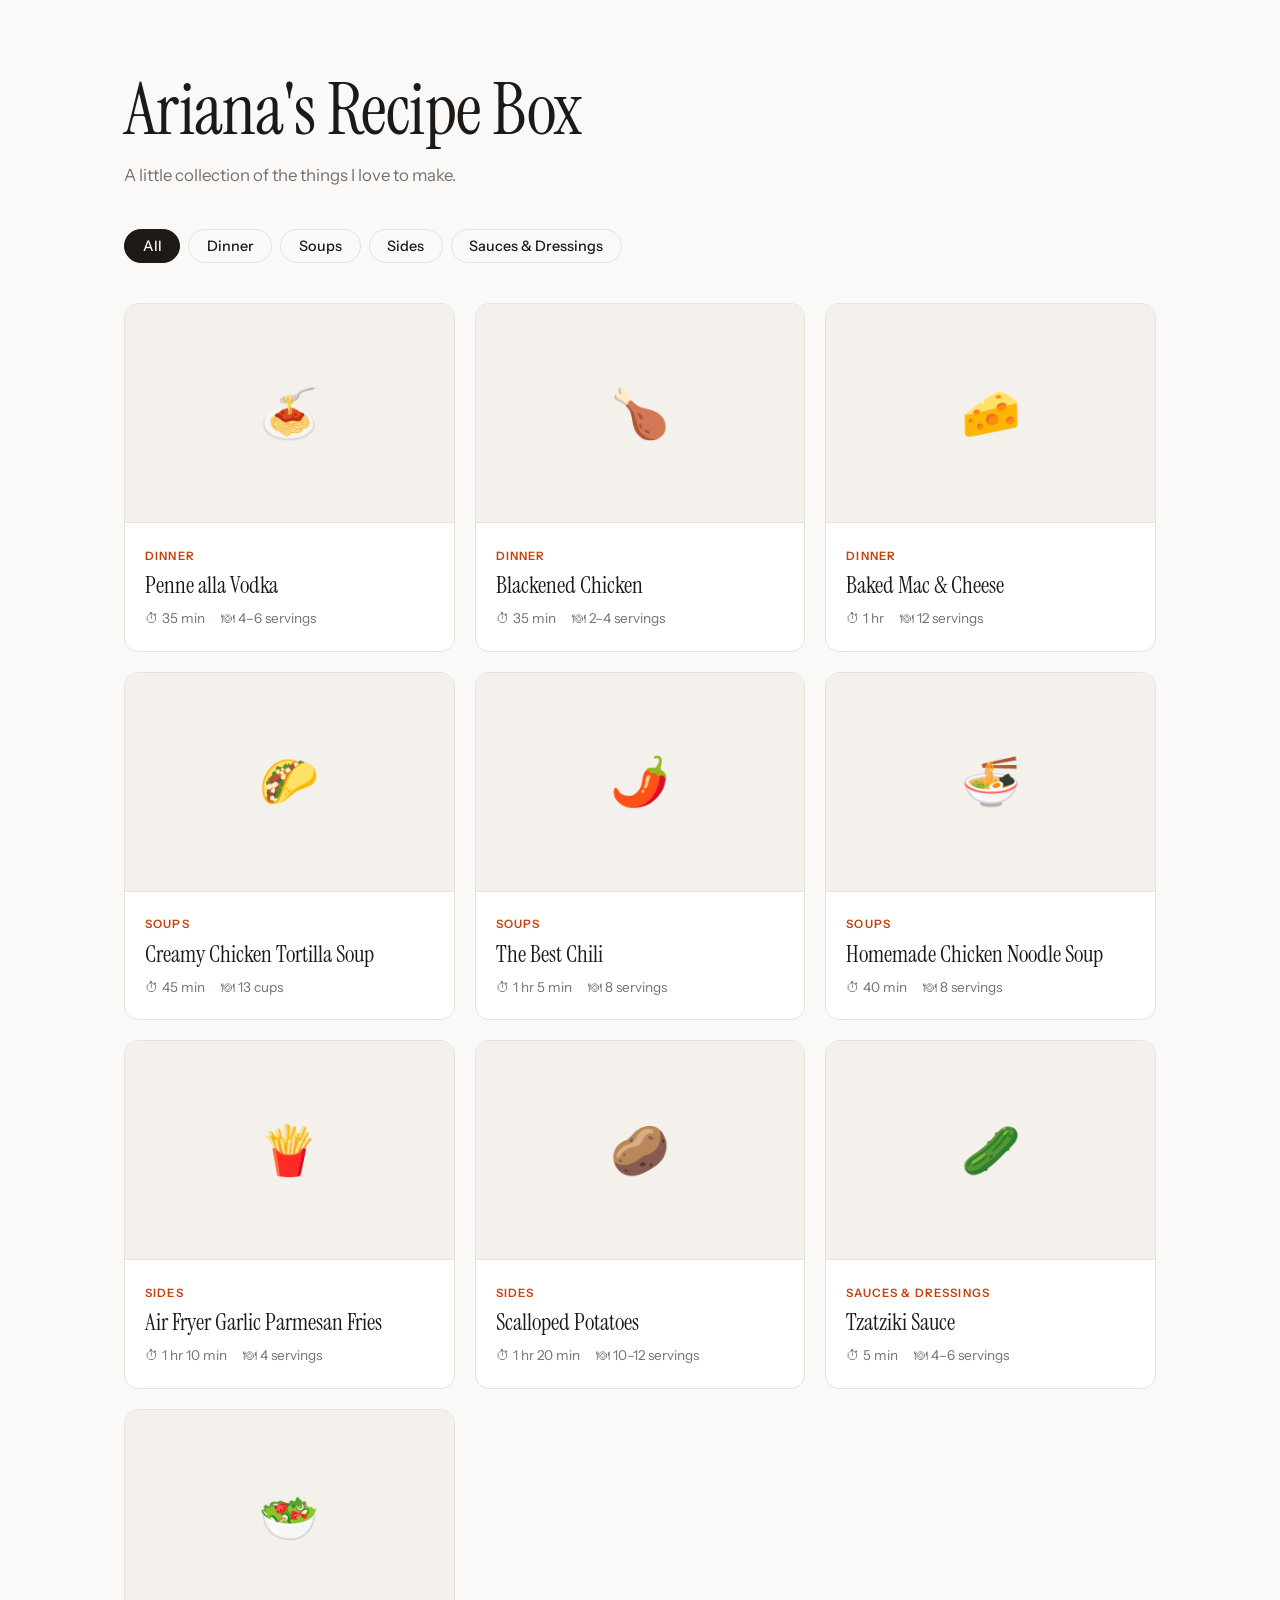
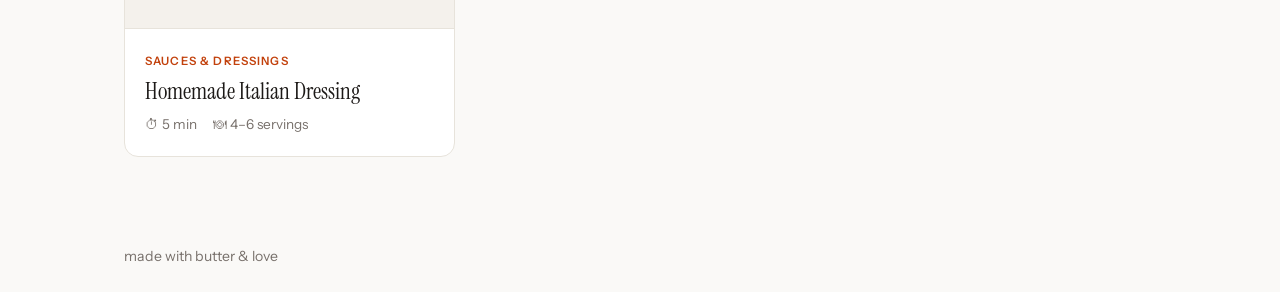
==== index.html @ 1f429cc1 "Ariana's Recipe Box — recipe website Co-Authored-By: Claude Fable 5 <noreply@anthropic.com>" ====
<!DOCTYPE html>
<html lang="en">
<head>
  <meta charset="UTF-8">
  <meta name="viewport" content="width=device-width, initial-scale=1.0">
  <title>Ariana's Recipe Box</title>
  <meta name="description" content="A little collection of my favorite recipes.">
  <link rel="icon" href="data:image/svg+xml,<svg xmlns=%22http://www.w3.org/2000/svg%22 viewBox=%220 0 100 100%22><text y=%22.9em%22 font-size=%2290%22>🍒</text></svg>">
  <link rel="preconnect" href="https://fonts.googleapis.com">
  <link rel="preconnect" href="https://fonts.gstatic.com" crossorigin>
  <link href="https://fonts.googleapis.com/css2?family=Instrument+Serif:ital@0;1&family=Instrument+Sans:ital,wght@0,400;0,500;0,600;1,400&display=swap" rel="stylesheet">
  <link rel="stylesheet" href="css/style.css">
</head>
<body>

  <header class="site-header">
    <h1 class="site-title">Ariana's Recipe&nbsp;Box</h1>
    <p class="site-tagline">A little collection of the things I love to make.</p>
  </header>

  <main class="container">
    <nav class="filter-bar" id="filter-bar" aria-label="Recipe categories">
      <!-- category pills render here -->
    </nav>

    <section class="recipe-grid" id="recipe-grid" aria-label="Recipes">
      <!-- recipe cards render here -->
    </section>

    <p class="empty-note" id="empty-note" hidden>Nothing in this category yet.</p>
  </main>

  <footer class="site-footer">
    <p class="footer-scribble">made with butter &amp; love</p>
  </footer>

  <script src="js/recipes.js"></script>
  <script src="js/app.js"></script>
</body>
</html>
---- css/style.css ----
/* ============================================================
   ARIANA'S RECIPE BOX — simple, modern, editorial
   ============================================================ */

:root {
  --bg: #faf9f7;            /* warm off-white */
  --surface: #ffffff;
  --ink: #1c1917;           /* near-black */
  --ink-soft: #78716c;      /* warm gray */
  --accent: #c2410c;        /* terracotta */
  --tint: #f4f1ec;          /* neutral tint for emoji blocks */
  --line: #e7e3db;          /* hairline borders */

  --font-display: "Instrument Serif", Georgia, serif;
  --font-body: "Instrument Sans", "Helvetica Neue", sans-serif;

  --radius: 14px;
}

* { box-sizing: border-box; margin: 0; padding: 0; }

body {
  font-family: var(--font-body);
  color: var(--ink);
  background: var(--bg);
  min-height: 100vh;
  display: flex;
  flex-direction: column;
  line-height: 1.6;
  -webkit-font-smoothing: antialiased;
}

/* ---------- header ---------- */

.site-header {
  max-width: 1080px;
  width: 100%;
  margin: 0 auto;
  padding: 4.5rem 1.5rem 2rem;
}

.header-doodle { display: none; }

.site-title {
  font-family: var(--font-display);
  font-weight: 400;
  font-size: clamp(2.8rem, 7vw, 4.5rem);
  line-height: 1.05;
  letter-spacing: -0.01em;
}

.site-tagline {
  margin-top: 0.9rem;
  font-size: 1.05rem;
  color: var(--ink-soft);
}

.site-header--small {
  padding: 2rem 1.5rem 0.5rem;
  max-width: 820px;
}

.back-link {
  font-size: 0.95rem;
  font-weight: 500;
  color: var(--ink-soft);
  text-decoration: none;
  transition: color 0.15s ease;
}

.back-link:hover { color: var(--accent); }

/* ---------- layout ---------- */

.container {
  width: 100%;
  max-width: 1080px;
  margin: 0 auto;
  padding: 0 1.5rem 4rem;
  flex: 1;
}

/* ---------- category filter pills ---------- */

.filter-bar {
  display: flex;
  flex-wrap: wrap;
  gap: 0.5rem;
  margin: 0.5rem 0 2.5rem;
}

.filter-pill {
  font-family: var(--font-body);
  font-weight: 500;
  font-size: 0.9rem;
  color: var(--ink);
  background: transparent;
  border: 1px solid var(--line);
  border-radius: 999px;
  padding: 0.45rem 1.1rem;
  cursor: pointer;
  transition: border-color 0.15s ease, background 0.15s ease, color 0.15s ease;
}

.filter-pill:hover { border-color: var(--ink); }

.filter-pill.is-active {
  background: var(--ink);
  border-color: var(--ink);
  color: var(--bg);
}

/* ---------- recipe card grid ---------- */

.recipe-grid {
  display: grid;
  grid-template-columns: repeat(auto-fill, minmax(250px, 1fr));
  gap: 1.25rem;
}

.recipe-card {
  display: block;
  background: var(--surface);
  border: 1px solid var(--line);
  border-radius: var(--radius);
  overflow: hidden;
  text-decoration: none;
  color: inherit;
  transition: transform 0.2s ease, box-shadow 0.2s ease, border-color 0.2s ease;
  animation: card-in 0.45s ease backwards;
  animation-delay: calc(var(--i, 0) * 50ms);
}

@keyframes card-in {
  from { opacity: 0; transform: translateY(10px); }
  to   { opacity: 1; transform: translateY(0); }
}

.recipe-card:hover {
  transform: translateY(-3px);
  border-color: #d6d0c4;
  box-shadow: 0 12px 28px rgba(28, 25, 23, 0.08);
}

.card-photo {
  aspect-ratio: 3 / 2;
  overflow: hidden;
  border-bottom: 1px solid var(--line);
}

.card-photo img {
  width: 100%;
  height: 100%;
  object-fit: cover;
  display: block;
}

.card-photo--emoji {
  display: grid;
  place-items: center;
  font-size: 3rem;
  background: var(--tint);
}

.card-body { padding: 1.15rem 1.25rem 1.3rem; }

.card-category {
  display: inline-block;
  font-size: 0.72rem;
  font-weight: 600;
  text-transform: uppercase;
  letter-spacing: 0.1em;
  color: var(--accent);
  margin-bottom: 0.45rem;
}

.card-title {
  font-family: var(--font-display);
  font-weight: 400;
  font-size: 1.45rem;
  line-height: 1.2;
  margin-bottom: 0.5rem;
}

.card-meta {
  display: flex;
  gap: 1rem;
  font-size: 0.85rem;
  color: var(--ink-soft);
}

.empty-note {
  text-align: center;
  color: var(--ink-soft);
  padding: 3rem 0;
}

/* ---------- recipe detail page ---------- */

.recipe-page .container { max-width: 820px; }

.recipe-card-page {
  background: var(--surface);
  border: 1px solid var(--line);
  border-radius: var(--radius);
  padding: clamp(1.75rem, 5vw, 3.5rem);
  margin-top: 1.25rem;
  animation: card-in 0.45s ease backwards;
}

.detail-header { margin-bottom: 2rem; }

.detail-title {
  font-family: var(--font-display);
  font-weight: 400;
  font-size: clamp(2.2rem, 6vw, 3.2rem);
  line-height: 1.1;
  letter-spacing: -0.01em;
  margin: 0.4rem 0 0.6rem;
}

.detail-meta { font-size: 0.95rem; }

.detail-photo {
  border-radius: var(--radius);
  overflow: hidden;
  margin-bottom: 2.25rem;
}

.detail-photo img { width: 100%; display: block; }

.detail-photo--emoji {
  display: grid;
  place-items: center;
  font-size: 3rem;
  width: 110px;
  height: 110px;
  border-radius: 50%;
  background: var(--tint);
  margin: 0 0 2.25rem;
}

.detail-columns {
  display: grid;
  grid-template-columns: 1fr 1.7fr;
  gap: 2.5rem;
}

@media (max-width: 640px) {
  .detail-columns { grid-template-columns: 1fr; }
}

.section-title {
  font-family: var(--font-body);
  font-weight: 600;
  font-size: 0.8rem;
  text-transform: uppercase;
  letter-spacing: 0.12em;
  color: var(--ink-soft);
  margin-bottom: 1rem;
  padding-bottom: 0.6rem;
  border-bottom: 1px solid var(--line);
}

/* ingredients with tap-to-check boxes */

.ingredient-list { list-style: none; }

.ingredient-item {
  display: flex;
  align-items: baseline;
  gap: 0.65rem;
  padding: 0.32rem 0;
  font-size: 0.95rem;
  cursor: pointer;
}

.ingredient-item input {
  accent-color: var(--ink);
  width: 1rem;
  height: 1rem;
  flex-shrink: 0;
  transform: translateY(2px);
  cursor: pointer;
}

.ingredient-item:has(input:checked) span {
  text-decoration: line-through;
  color: var(--ink-soft);
}

/* numbered steps */

.step-list {
  list-style: none;
  counter-reset: step;
}

.step-list li {
  counter-increment: step;
  position: relative;
  padding: 0 0 1.15rem 2.4rem;
}

.step-list li::before {
  content: counter(step, decimal-leading-zero);
  position: absolute;
  left: 0;
  top: 0.15rem;
  font-family: var(--font-display);
  font-size: 1.05rem;
  color: var(--accent);
}

/* note box */

.recipe-note {
  margin-top: 1.5rem;
  border-left: 2px solid var(--accent);
  padding: 0.35rem 0 0.35rem 1.25rem;
}

.note-label {
  display: block;
  font-size: 0.75rem;
  font-weight: 600;
  text-transform: uppercase;
  letter-spacing: 0.12em;
  color: var(--accent);
  margin-bottom: 0.3rem;
}

.recipe-note p {
  font-style: italic;
  color: var(--ink-soft);
}

/* source credit */

.recipe-source {
  margin-top: 1.75rem;
  font-size: 0.88rem;
  color: var(--ink-soft);
}

.recipe-source a { color: var(--ink); text-underline-offset: 3px; }
.recipe-source a:hover { color: var(--accent); }

/* print button */

.detail-actions { margin-top: 2.25rem; }

.print-btn {
  font-family: var(--font-body);
  font-weight: 500;
  font-size: 0.92rem;
  color: var(--bg);
  background: var(--ink);
  border: none;
  border-radius: 999px;
  padding: 0.7rem 1.6rem;
  cursor: pointer;
  transition: background 0.15s ease;
}

.print-btn:hover { background: #000; }

/* missing recipe */

.recipe-missing { text-align: center; padding: 2rem 0; }
.recipe-missing-emoji { font-size: 3rem; }
.recipe-missing h1 { font-family: var(--font-display); font-weight: 400; margin: 0.75rem 0; }
.recipe-missing a { color: var(--accent); }

/* ---------- footer ---------- */

.site-footer {
  max-width: 1080px;
  width: 100%;
  margin: 0 auto;
  padding: 1.5rem;
}

.footer-scribble {
  font-size: 0.88rem;
  color: var(--ink-soft);
}

/* ============================================================
   PRINT: clean black-on-white recipe card
   ============================================================ */

@media print {
  body { background: #fff; color: #000; display: block; }

  .site-header,
  .site-footer,
  .detail-actions,
  .ingredient-item input {
    display: none !important;
  }

  .container { max-width: 100%; padding: 0; }

  .recipe-card-page {
    border: none;
    padding: 0;
    margin: 0;
    animation: none;
  }

  .detail-photo { display: none; }

  .detail-title, .section-title, .card-category, .card-meta { color: #000; }

  .detail-columns { grid-template-columns: 1fr; gap: 1rem; }

  .ingredient-list { list-style: disc; padding-left: 1.25rem; }
  .ingredient-item { padding: 0.1rem 0; cursor: default; }

  .step-list { list-style: decimal; padding-left: 1.25rem; }
  .step-list li { padding: 0 0 0.5rem 0.25rem; }
  .step-list li::before { display: none; }

  .recipe-note { border-left: 1px solid #999; }
  .note-label, .recipe-note p { color: #000; }
}
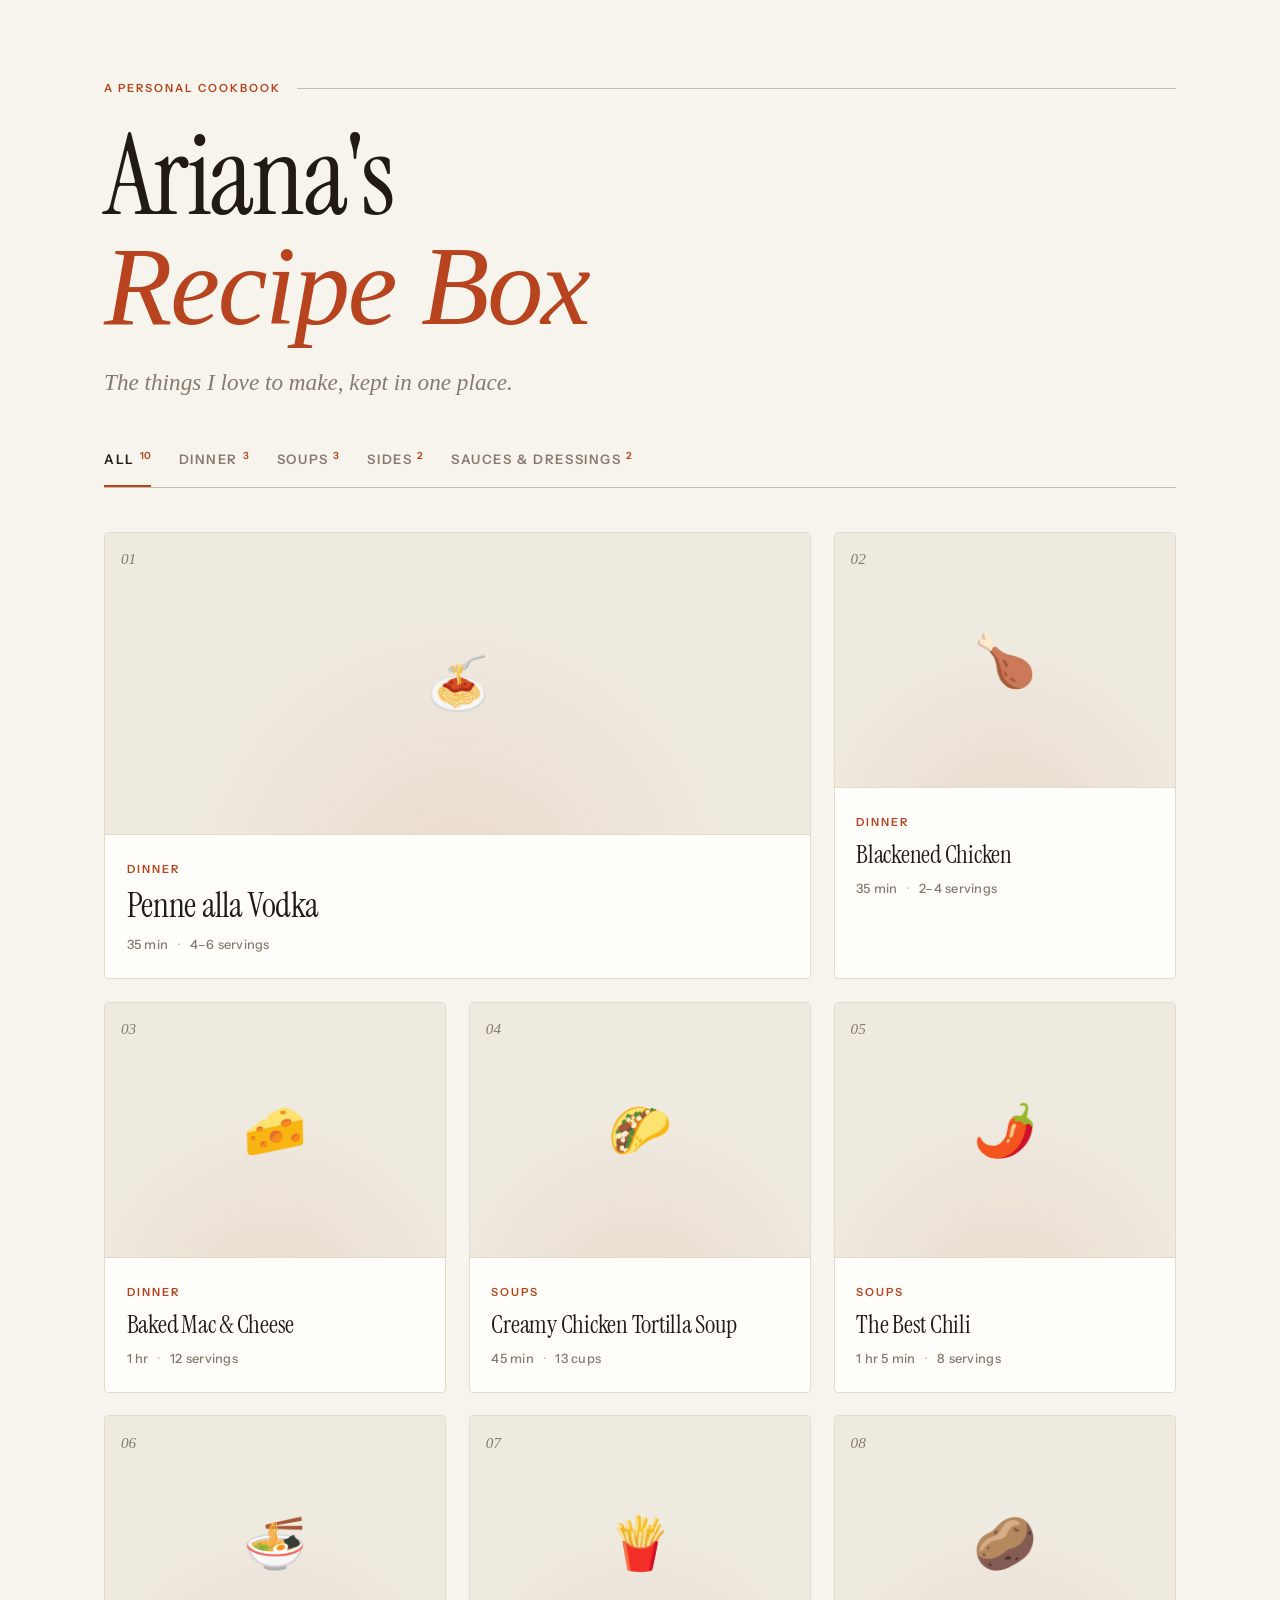
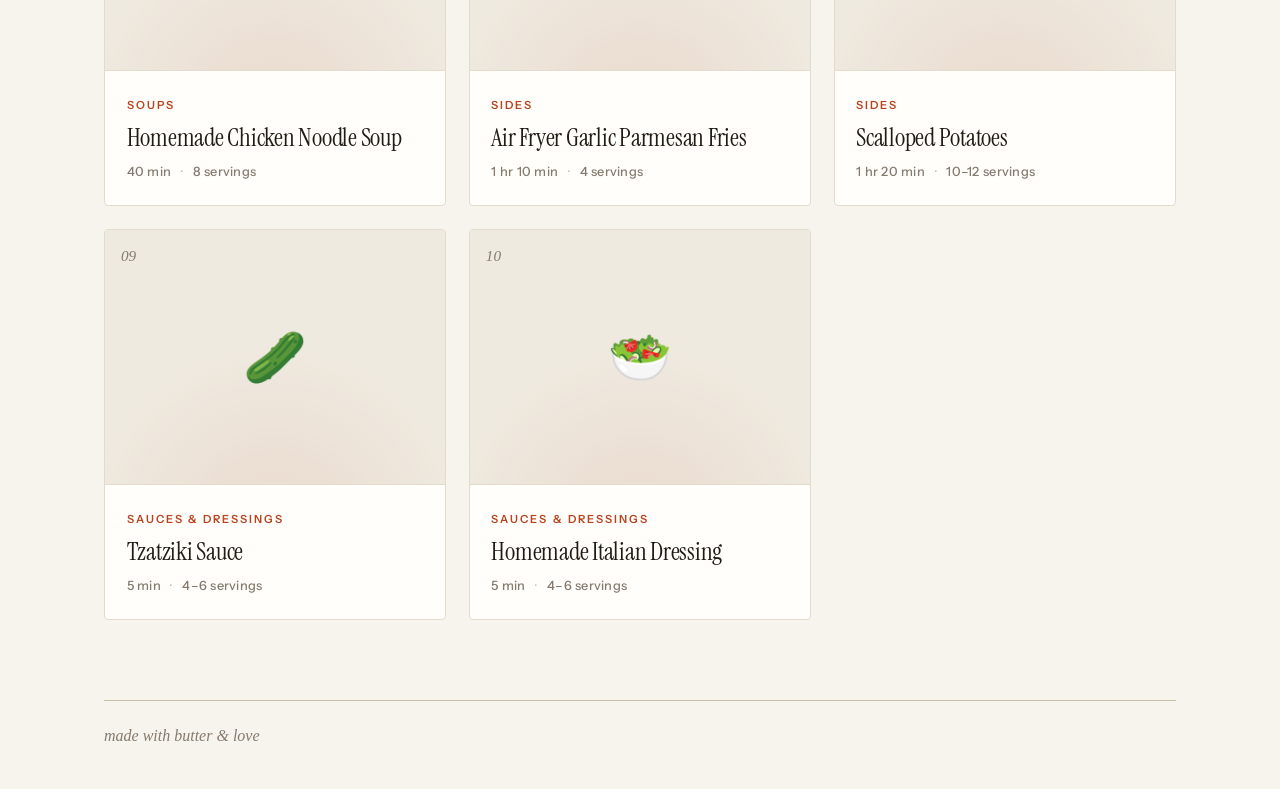
==== commit e1141b3e: "Editorial design pass: magazine typography, index numerals, refined details Co-Authored-By: Claude F" ====
--- a/index.html
+++ b/index.html
@@ -14,8 +14,9 @@
 <body>
 
   <header class="site-header">
-    <h1 class="site-title">Ariana's Recipe&nbsp;Box</h1>
-    <p class="site-tagline">A little collection of the things I love to make.</p>
+    <p class="overline site-eyebrow">A personal cookbook</p>
+    <h1 class="site-title">Ariana's <em>Recipe&nbsp;Box</em></h1>
+    <p class="site-tagline">The things I love to make, kept in one place.</p>
   </header>
 
   <main class="container">
--- a/css/style.css
+++ b/css/style.css
@@ -1,23 +1,28 @@
 /* ============================================================
-   ARIANA'S RECIPE BOX — simple, modern, editorial
+   ARIANA'S RECIPE BOX — editorial food-magazine theme
    ============================================================ */
 
 :root {
-  --bg: #faf9f7;            /* warm off-white */
-  --surface: #ffffff;
-  --ink: #1c1917;           /* near-black */
-  --ink-soft: #78716c;      /* warm gray */
-  --accent: #c2410c;        /* terracotta */
-  --tint: #f4f1ec;          /* neutral tint for emoji blocks */
-  --line: #e7e3db;          /* hairline borders */
+  --bg: #f7f4ee;            /* warm paper */
+  --surface: #fffefb;
+  --ink: #221b14;           /* roasted espresso */
+  --ink-soft: #857a6d;      /* warm stone */
+  --accent: #b8441f;        /* burnt terracotta */
+  --tint: #efeae0;          /* oat tint for emoji tiles */
+  --line: #e3dccd;          /* hairlines */
+  --line-dark: #c9bfa9;
 
   --font-display: "Instrument Serif", Georgia, serif;
   --font-body: "Instrument Sans", "Helvetica Neue", sans-serif;
 
-  --radius: 14px;
+  --ease: cubic-bezier(0.22, 1, 0.36, 1);
 }
 
 * { box-sizing: border-box; margin: 0; padding: 0; }
+
+::selection { background: var(--accent); color: var(--bg); }
+
+html { scroll-behavior: smooth; }
 
 body {
   font-family: var(--font-body);
@@ -28,44 +33,88 @@
   flex-direction: column;
   line-height: 1.6;
   -webkit-font-smoothing: antialiased;
+  text-rendering: optimizeLegibility;
+}
+
+/* micro-label used across the site */
+.overline,
+.card-category,
+.section-title,
+.note-label {
+  font-family: var(--font-body);
+  font-size: 0.7rem;
+  font-weight: 600;
+  text-transform: uppercase;
+  letter-spacing: 0.18em;
 }
 
 /* ---------- header ---------- */
 
 .site-header {
-  max-width: 1080px;
+  max-width: 1120px;
   width: 100%;
   margin: 0 auto;
-  padding: 4.5rem 1.5rem 2rem;
+  padding: 5rem 1.5rem 0;
 }
 
 .header-doodle { display: none; }
 
+.site-eyebrow {
+  display: flex;
+  align-items: center;
+  gap: 1rem;
+  color: var(--accent);
+  margin-bottom: 1.5rem;
+}
+
+.site-eyebrow::after {
+  content: "";
+  flex: 1;
+  border-top: 1px solid var(--line-dark);
+}
+
 .site-title {
   font-family: var(--font-display);
   font-weight: 400;
-  font-size: clamp(2.8rem, 7vw, 4.5rem);
-  line-height: 1.05;
-  letter-spacing: -0.01em;
+  font-size: clamp(3.4rem, 10vw, 7rem);
+  line-height: 0.98;
+  letter-spacing: -0.02em;
+  max-width: 12ch;
+  animation: rise 0.8s var(--ease) backwards;
+}
+
+.site-title em {
+  font-style: italic;
+  color: var(--accent);
 }
 
 .site-tagline {
-  margin-top: 0.9rem;
-  font-size: 1.05rem;
-  color: var(--ink-soft);
+  margin-top: 1.4rem;
+  font-family: var(--font-display);
+  font-style: italic;
+  font-size: clamp(1.15rem, 2.4vw, 1.45rem);
+  color: var(--ink-soft);
+  animation: rise 0.8s 0.1s var(--ease) backwards;
+}
+
+@keyframes rise {
+  from { opacity: 0; transform: translateY(16px); }
+  to   { opacity: 1; transform: translateY(0); }
 }
 
 .site-header--small {
-  padding: 2rem 1.5rem 0.5rem;
-  max-width: 820px;
+  padding: 2.25rem 1.5rem 0.5rem;
+  max-width: 880px;
 }
 
 .back-link {
-  font-size: 0.95rem;
-  font-weight: 500;
+  font-size: 0.8rem;
+  font-weight: 600;
+  text-transform: uppercase;
+  letter-spacing: 0.14em;
   color: var(--ink-soft);
   text-decoration: none;
-  transition: color 0.15s ease;
+  transition: color 0.2s var(--ease);
 }
 
 .back-link:hover { color: var(--accent); }
@@ -74,76 +123,112 @@
 
 .container {
   width: 100%;
-  max-width: 1080px;
+  max-width: 1120px;
   margin: 0 auto;
-  padding: 0 1.5rem 4rem;
+  padding: 0 1.5rem 5rem;
   flex: 1;
 }
 
-/* ---------- category filter pills ---------- */
+/* ---------- category tabs ---------- */
 
 .filter-bar {
   display: flex;
   flex-wrap: wrap;
-  gap: 0.5rem;
-  margin: 0.5rem 0 2.5rem;
+  gap: 1.75rem;
+  margin: 3rem 0 2.75rem;
+  padding-bottom: 0.9rem;
+  border-bottom: 1px solid var(--line-dark);
+  animation: rise 0.8s 0.2s var(--ease) backwards;
 }
 
 .filter-pill {
+  position: relative;
   font-family: var(--font-body);
-  font-weight: 500;
-  font-size: 0.9rem;
-  color: var(--ink);
-  background: transparent;
-  border: 1px solid var(--line);
-  border-radius: 999px;
-  padding: 0.45rem 1.1rem;
+  font-weight: 600;
+  font-size: 0.82rem;
+  text-transform: uppercase;
+  letter-spacing: 0.12em;
+  color: var(--ink-soft);
+  background: none;
+  border: none;
+  padding: 0 0 0.3rem;
   cursor: pointer;
-  transition: border-color 0.15s ease, background 0.15s ease, color 0.15s ease;
-}
-
-.filter-pill:hover { border-color: var(--ink); }
-
-.filter-pill.is-active {
-  background: var(--ink);
-  border-color: var(--ink);
-  color: var(--bg);
-}
+  transition: color 0.2s var(--ease);
+}
+
+.filter-pill sup {
+  font-size: 0.62rem;
+  color: var(--accent);
+  margin-left: 0.3rem;
+  letter-spacing: 0;
+}
+
+.filter-pill::after {
+  content: "";
+  position: absolute;
+  left: 0;
+  bottom: -0.95rem;
+  width: 100%;
+  height: 2px;
+  background: var(--accent);
+  transform: scaleX(0);
+  transform-origin: left;
+  transition: transform 0.3s var(--ease);
+}
+
+.filter-pill:hover { color: var(--ink); }
+
+.filter-pill.is-active { color: var(--ink); }
+.filter-pill.is-active::after { transform: scaleX(1); }
 
 /* ---------- recipe card grid ---------- */
 
 .recipe-grid {
   display: grid;
-  grid-template-columns: repeat(auto-fill, minmax(250px, 1fr));
-  gap: 1.25rem;
+  grid-template-columns: repeat(auto-fill, minmax(255px, 1fr));
+  gap: 1.4rem;
 }
 
 .recipe-card {
+  position: relative;
   display: block;
   background: var(--surface);
   border: 1px solid var(--line);
-  border-radius: var(--radius);
+  border-radius: 4px;
   overflow: hidden;
   text-decoration: none;
   color: inherit;
-  transition: transform 0.2s ease, box-shadow 0.2s ease, border-color 0.2s ease;
-  animation: card-in 0.45s ease backwards;
-  animation-delay: calc(var(--i, 0) * 50ms);
-}
-
-@keyframes card-in {
-  from { opacity: 0; transform: translateY(10px); }
-  to   { opacity: 1; transform: translateY(0); }
+  transition: transform 0.35s var(--ease), box-shadow 0.35s var(--ease), border-color 0.35s var(--ease);
+  animation: rise 0.6s var(--ease) backwards;
+  animation-delay: calc(var(--i, 0) * 60ms + 0.25s);
+}
+
+/* featured lead card */
+@media (min-width: 880px) {
+  .recipe-card:first-child { grid-column: span 2; }
+  .recipe-card:first-child .card-photo { aspect-ratio: 21 / 9; }
+  .recipe-card:first-child .card-title { font-size: 2.1rem; }
 }
 
 .recipe-card:hover {
-  transform: translateY(-3px);
-  border-color: #d6d0c4;
-  box-shadow: 0 12px 28px rgba(28, 25, 23, 0.08);
+  transform: translateY(-4px);
+  border-color: var(--line-dark);
+  box-shadow: 0 24px 48px -16px rgba(34, 27, 20, 0.18);
+}
+
+.card-index {
+  position: absolute;
+  top: 0.9rem;
+  left: 1rem;
+  font-family: var(--font-display);
+  font-style: italic;
+  font-size: 0.95rem;
+  color: var(--ink-soft);
+  z-index: 1;
 }
 
 .card-photo {
-  aspect-ratio: 3 / 2;
+  aspect-ratio: 4 / 3;
   overflow: hidden;
   border-bottom: 1px solid var(--line);
 }
@@ -153,78 +238,111 @@
   height: 100%;
   object-fit: cover;
   display: block;
-}
+  transition: transform 0.6s var(--ease);
+}
+
+.recipe-card:hover .card-photo img { transform: scale(1.04); }
 
 .card-photo--emoji {
   display: grid;
   place-items: center;
-  font-size: 3rem;
-  background: var(--tint);
-}
-
-.card-body { padding: 1.15rem 1.25rem 1.3rem; }
+  font-size: 3.2rem;
+  background:
+    radial-gradient(circle at 50% 120%, rgba(184, 68, 31, 0.10), transparent 55%),
+    var(--tint);
+}
+
+.card-photo--emoji span {
+  filter: saturate(0.92);
+  transition: transform 0.45s var(--ease);
+}
+
+.recipe-card:hover .card-photo--emoji span {
+  transform: translateY(-5px) scale(1.08);
+}
+
+.card-body { padding: 1.25rem 1.35rem 1.4rem; }
 
 .card-category {
   display: inline-block;
-  font-size: 0.72rem;
-  font-weight: 600;
-  text-transform: uppercase;
-  letter-spacing: 0.1em;
   color: var(--accent);
-  margin-bottom: 0.45rem;
+  margin-bottom: 0.55rem;
 }
 
 .card-title {
   font-family: var(--font-display);
   font-weight: 400;
-  font-size: 1.45rem;
-  line-height: 1.2;
-  margin-bottom: 0.5rem;
-}
+  font-size: 1.55rem;
+  line-height: 1.12;
+  letter-spacing: -0.01em;
+  margin-bottom: 0.65rem;
+  transition: color 0.2s var(--ease);
+}
+
+.recipe-card:hover .card-title { color: var(--accent); }
 
 .card-meta {
   display: flex;
-  gap: 1rem;
-  font-size: 0.85rem;
-  color: var(--ink-soft);
+  align-items: center;
+  gap: 0.6rem;
+  font-size: 0.8rem;
+  font-weight: 500;
+  letter-spacing: 0.02em;
+  color: var(--ink-soft);
+}
+
+.card-meta span + span::before {
+  content: "·";
+  margin-right: 0.6rem;
+  color: var(--line-dark);
 }
 
 .empty-note {
   text-align: center;
-  color: var(--ink-soft);
-  padding: 3rem 0;
+  font-family: var(--font-display);
+  font-style: italic;
+  font-size: 1.3rem;
+  color: var(--ink-soft);
+  padding: 4rem 0;
 }
 
 /* ---------- recipe detail page ---------- */
 
-.recipe-page .container { max-width: 820px; }
+.recipe-page .container { max-width: 880px; }
 
 .recipe-card-page {
   background: var(--surface);
   border: 1px solid var(--line);
-  border-radius: var(--radius);
-  padding: clamp(1.75rem, 5vw, 3.5rem);
-  margin-top: 1.25rem;
-  animation: card-in 0.45s ease backwards;
-}
-
-.detail-header { margin-bottom: 2rem; }
+  border-radius: 4px;
+  padding: clamp(2rem, 6vw, 4.5rem);
+  margin-top: 1.5rem;
+  animation: rise 0.6s var(--ease) backwards;
+}
+
+.detail-header {
+  text-align: center;
+  margin-bottom: 2.5rem;
+}
 
 .detail-title {
   font-family: var(--font-display);
   font-weight: 400;
-  font-size: clamp(2.2rem, 6vw, 3.2rem);
-  line-height: 1.1;
-  letter-spacing: -0.01em;
-  margin: 0.4rem 0 0.6rem;
-}
-
-.detail-meta { font-size: 0.95rem; }
+  font-size: clamp(2.4rem, 7vw, 3.9rem);
+  line-height: 1.04;
+  letter-spacing: -0.015em;
+  margin: 0.7rem auto 1rem;
+  max-width: 16ch;
+}
+
+.detail-meta {
+  justify-content: center;
+  font-size: 0.85rem;
+}
 
 .detail-photo {
-  border-radius: var(--radius);
+  border-radius: 4px;
   overflow: hidden;
-  margin-bottom: 2.25rem;
+  margin-bottom: 2.5rem;
 }
 
 .detail-photo img { width: 100%; display: block; }
@@ -232,34 +350,31 @@
 .detail-photo--emoji {
   display: grid;
   place-items: center;
-  font-size: 3rem;
-  width: 110px;
-  height: 110px;
+  font-size: 3.2rem;
+  width: 116px;
+  height: 116px;
   border-radius: 50%;
-  background: var(--tint);
-  margin: 0 0 2.25rem;
+  background:
+    radial-gradient(circle at 50% 120%, rgba(184, 68, 31, 0.12), transparent 55%),
+    var(--tint);
+  margin: 0 auto 2.75rem;
 }
 
 .detail-columns {
   display: grid;
-  grid-template-columns: 1fr 1.7fr;
-  gap: 2.5rem;
+  grid-template-columns: 1fr 1.75fr;
+  gap: 3rem;
 }
 
 @media (max-width: 640px) {
-  .detail-columns { grid-template-columns: 1fr; }
+  .detail-columns { grid-template-columns: 1fr; gap: 2.25rem; }
 }
 
 .section-title {
-  font-family: var(--font-body);
-  font-weight: 600;
-  font-size: 0.8rem;
-  text-transform: uppercase;
-  letter-spacing: 0.12em;
-  color: var(--ink-soft);
-  margin-bottom: 1rem;
-  padding-bottom: 0.6rem;
-  border-bottom: 1px solid var(--line);
+  color: var(--ink-soft);
+  margin-bottom: 1.1rem;
+  padding-bottom: 0.7rem;
+  border-bottom: 1px solid var(--line-dark);
 }
 
 /* ingredients with tap-to-check boxes */
@@ -269,27 +384,51 @@
 .ingredient-item {
   display: flex;
   align-items: baseline;
-  gap: 0.65rem;
-  padding: 0.32rem 0;
-  font-size: 0.95rem;
+  gap: 0.7rem;
+  padding: 0.38rem 0;
+  font-size: 0.93rem;
   cursor: pointer;
-}
+  border-bottom: 1px solid var(--line);
+}
+
+.ingredient-list li:last-child .ingredient-item { border-bottom: none; }
 
 .ingredient-item input {
-  accent-color: var(--ink);
-  width: 1rem;
-  height: 1rem;
+  appearance: none;
+  width: 0.95rem;
+  height: 0.95rem;
   flex-shrink: 0;
+  border: 1px solid var(--line-dark);
+  border-radius: 50%;
   transform: translateY(2px);
   cursor: pointer;
-}
+  display: grid;
+  place-items: center;
+  transition: background 0.2s var(--ease), border-color 0.2s var(--ease);
+}
+
+.ingredient-item input:checked {
+  background: var(--accent);
+  border-color: var(--accent);
+}
+
+.ingredient-item input:checked::after {
+  content: "";
+  width: 0.32rem;
+  height: 0.32rem;
+  border-radius: 50%;
+  background: var(--surface);
+}
+
+.ingredient-item span { transition: color 0.2s var(--ease); }
 
 .ingredient-item:has(input:checked) span {
   text-decoration: line-through;
-  color: var(--ink-soft);
-}
-
-/* numbered steps */
+  text-decoration-color: var(--line-dark);
+  color: var(--ink-soft);
+}
+
+/* numbered steps — big italic serif numerals */
 
 .step-list {
   list-style: none;
@@ -299,90 +438,132 @@
 .step-list li {
   counter-increment: step;
   position: relative;
-  padding: 0 0 1.15rem 2.4rem;
+  padding: 0 0 1.5rem 3.1rem;
+  font-size: 0.97rem;
 }
 
 .step-list li::before {
-  content: counter(step, decimal-leading-zero);
+  content: counter(step);
   position: absolute;
   left: 0;
-  top: 0.15rem;
-  font-family: var(--font-display);
-  font-size: 1.05rem;
+  top: -0.35rem;
+  font-family: var(--font-display);
+  font-style: italic;
+  font-size: 1.9rem;
+  line-height: 1;
   color: var(--accent);
 }
 
+.step-list li::after {
+  content: "";
+  position: absolute;
+  left: 0.05rem;
+  top: 1.75rem;
+  bottom: 0.6rem;
+  width: 1px;
+  background: var(--line);
+}
+
+.step-list li:last-child::after { display: none; }
+
 /* note box */
 
 .recipe-note {
-  margin-top: 1.5rem;
-  border-left: 2px solid var(--accent);
-  padding: 0.35rem 0 0.35rem 1.25rem;
+  margin-top: 2rem;
+  padding: 1.5rem 1.75rem;
+  background: var(--tint);
+  border-radius: 4px;
+  text-align: center;
 }
 
 .note-label {
   display: block;
-  font-size: 0.75rem;
-  font-weight: 600;
-  text-transform: uppercase;
-  letter-spacing: 0.12em;
   color: var(--accent);
-  margin-bottom: 0.3rem;
+  margin-bottom: 0.45rem;
 }
 
 .recipe-note p {
+  font-family: var(--font-display);
   font-style: italic;
-  color: var(--ink-soft);
+  font-size: 1.18rem;
+  line-height: 1.5;
+  color: var(--ink);
+  max-width: 44ch;
+  margin: 0 auto;
 }
 
 /* source credit */
 
 .recipe-source {
-  margin-top: 1.75rem;
-  font-size: 0.88rem;
-  color: var(--ink-soft);
-}
-
-.recipe-source a { color: var(--ink); text-underline-offset: 3px; }
+  margin-top: 1.9rem;
+  text-align: center;
+  font-size: 0.82rem;
+  letter-spacing: 0.02em;
+  color: var(--ink-soft);
+}
+
+.recipe-source a {
+  color: var(--ink);
+  text-decoration-color: var(--line-dark);
+  text-underline-offset: 3px;
+  transition: color 0.2s var(--ease);
+}
+
 .recipe-source a:hover { color: var(--accent); }
 
 /* print button */
 
-.detail-actions { margin-top: 2.25rem; }
+.detail-actions {
+  margin-top: 2.5rem;
+  text-align: center;
+}
 
 .print-btn {
   font-family: var(--font-body);
-  font-weight: 500;
-  font-size: 0.92rem;
+  font-weight: 600;
+  font-size: 0.78rem;
+  text-transform: uppercase;
+  letter-spacing: 0.14em;
+  color: var(--ink);
+  background: none;
+  border: 1px solid var(--ink);
+  border-radius: 999px;
+  padding: 0.8rem 2rem;
+  cursor: pointer;
+  transition: background 0.25s var(--ease), color 0.25s var(--ease);
+}
+
+.print-btn:hover {
+  background: var(--ink);
   color: var(--bg);
-  background: var(--ink);
-  border: none;
-  border-radius: 999px;
-  padding: 0.7rem 1.6rem;
-  cursor: pointer;
-  transition: background 0.15s ease;
-}
-
-.print-btn:hover { background: #000; }
+}
 
 /* missing recipe */
 
-.recipe-missing { text-align: center; padding: 2rem 0; }
+.recipe-missing { text-align: center; padding: 2.5rem 0; }
 .recipe-missing-emoji { font-size: 3rem; }
-.recipe-missing h1 { font-family: var(--font-display); font-weight: 400; margin: 0.75rem 0; }
+.recipe-missing h1 {
+  font-family: var(--font-display);
+  font-weight: 400;
+  margin: 0.75rem 0;
+}
 .recipe-missing a { color: var(--accent); }
 
 /* ---------- footer ---------- */
 
 .site-footer {
-  max-width: 1080px;
+  max-width: 1120px;
   width: 100%;
   margin: 0 auto;
-  padding: 1.5rem;
+  padding: 0 1.5rem 2.5rem;
 }
 
 .footer-scribble {
-  font-size: 0.88rem;
+  padding-top: 1.4rem;
+  border-top: 1px solid var(--line-dark);
+  font-family: var(--font-display);
+  font-style: italic;
+  font-size: 1rem;
   color: var(--ink-soft);
 }
 
@@ -411,17 +592,22 @@
 
   .detail-photo { display: none; }
 
+  .detail-header { text-align: left; }
+  .detail-title { margin-left: 0; }
+  .detail-meta { justify-content: flex-start; }
+
   .detail-title, .section-title, .card-category, .card-meta { color: #000; }
 
   .detail-columns { grid-template-columns: 1fr; gap: 1rem; }
 
   .ingredient-list { list-style: disc; padding-left: 1.25rem; }
-  .ingredient-item { padding: 0.1rem 0; cursor: default; }
+  .ingredient-item { padding: 0.1rem 0; cursor: default; border-bottom: none; }
 
   .step-list { list-style: decimal; padding-left: 1.25rem; }
   .step-list li { padding: 0 0 0.5rem 0.25rem; }
-  .step-list li::before { display: none; }
-
-  .recipe-note { border-left: 1px solid #999; }
+  .step-list li::before, .step-list li::after { display: none; }
+
+  .recipe-note { background: none; border: 1px solid #999; text-align: left; }
   .note-label, .recipe-note p { color: #000; }
-}
+  .recipe-source { text-align: left; }
+}
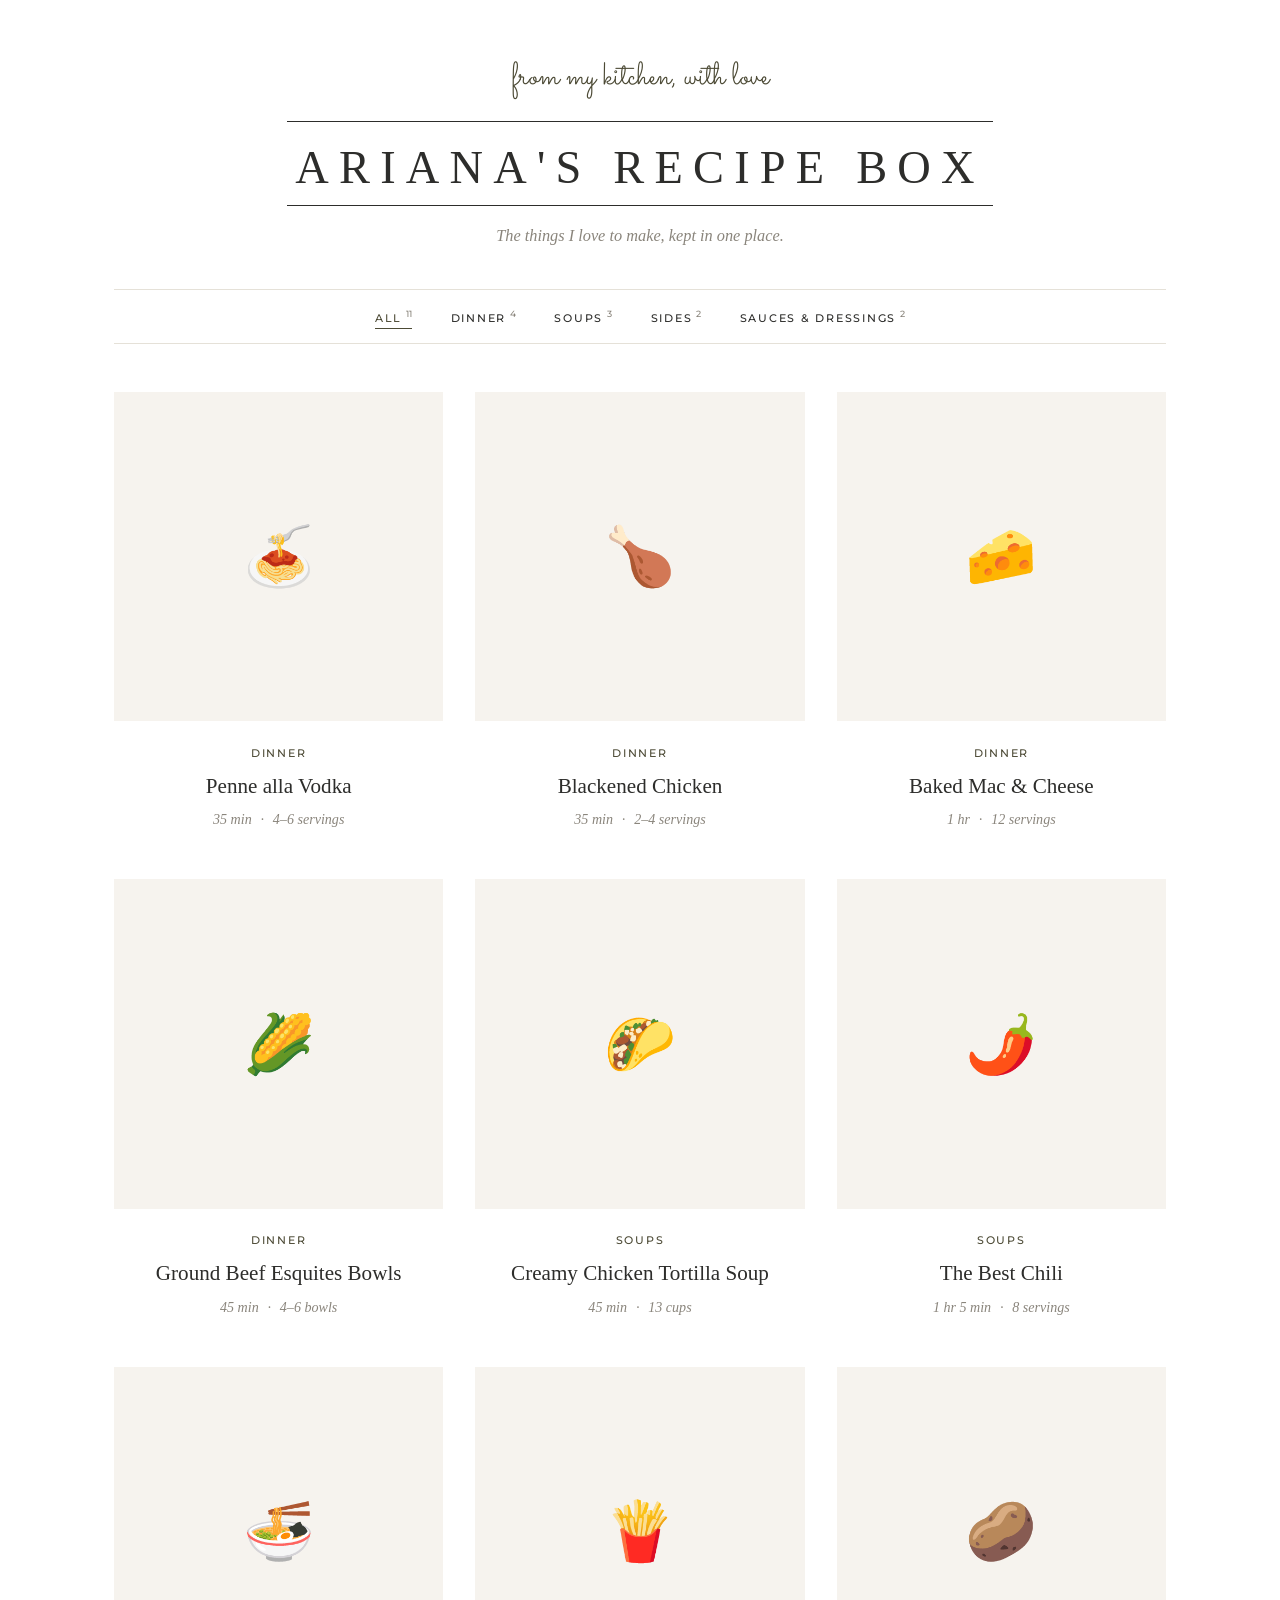
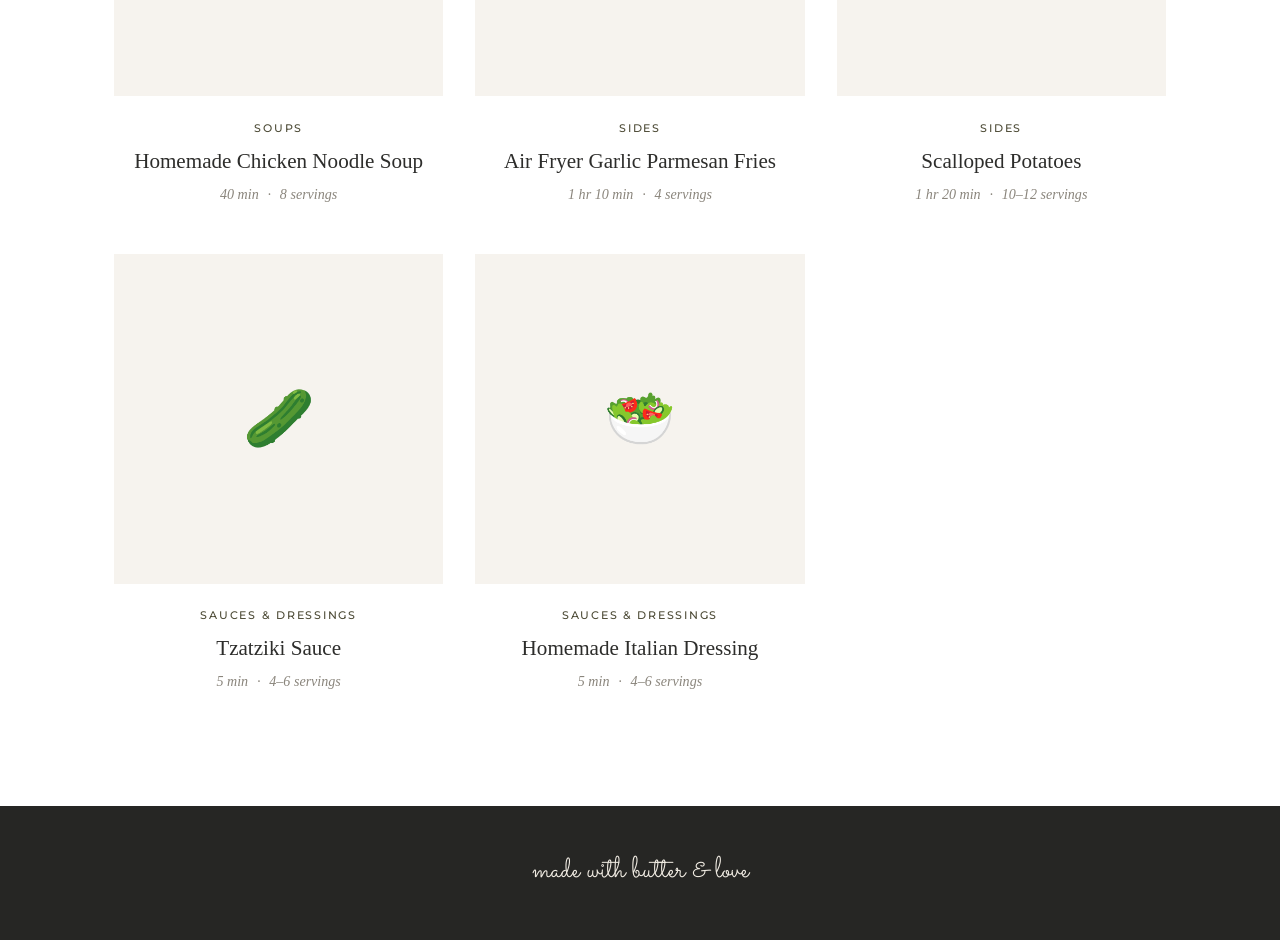
==== commit 2f1ca541: "Redesign: warm airy food-blog theme (Half Baked Harvest-inspired) Co-Authored-By: Claude Fable 5 <no" ====
--- a/index.html
+++ b/index.html
@@ -8,13 +8,13 @@
   <link rel="icon" href="data:image/svg+xml,<svg xmlns=%22http://www.w3.org/2000/svg%22 viewBox=%220 0 100 100%22><text y=%22.9em%22 font-size=%2290%22>🍒</text></svg>">
   <link rel="preconnect" href="https://fonts.googleapis.com">
   <link rel="preconnect" href="https://fonts.gstatic.com" crossorigin>
-  <link href="https://fonts.googleapis.com/css2?family=Instrument+Serif:ital@0;1&family=Instrument+Sans:ital,wght@0,400;0,500;0,600;1,400&display=swap" rel="stylesheet">
+  <link href="https://fonts.googleapis.com/css2?family=Montserrat:wght@400;500;600&family=Sacramento&display=swap" rel="stylesheet">
   <link rel="stylesheet" href="css/style.css">
 </head>
 <body>
 
   <header class="site-header">
-    <p class="overline site-eyebrow">A personal cookbook</p>
+    <p class="site-eyebrow">from my kitchen, with love</p>
     <h1 class="site-title">Ariana's <em>Recipe&nbsp;Box</em></h1>
     <p class="site-tagline">The things I love to make, kept in one place.</p>
   </header>
--- a/css/style.css
+++ b/css/style.css
@@ -1,165 +1,167 @@
 /* ============================================================
-   ARIANA'S RECIPE BOX — editorial food-magazine theme
+   ARIANA'S RECIPE BOX — warm, airy food-blog theme
+   (inspired by classic recipe-blog design: white space,
+   serif body, tiny tracked labels, script accents)
    ============================================================ */
 
 :root {
-  --bg: #f7f4ee;            /* warm paper */
-  --surface: #fffefb;
-  --ink: #221b14;           /* roasted espresso */
-  --ink-soft: #857a6d;      /* warm stone */
-  --accent: #b8441f;        /* burnt terracotta */
-  --tint: #efeae0;          /* oat tint for emoji tiles */
-  --line: #e3dccd;          /* hairlines */
-  --line-dark: #c9bfa9;
-
-  --font-display: "Instrument Serif", Georgia, serif;
-  --font-body: "Instrument Sans", "Helvetica Neue", sans-serif;
-
-  --ease: cubic-bezier(0.22, 1, 0.36, 1);
+  --bg: #ffffff;
+  --linen: #f6f3ee;          /* soft tile / band background */
+  --ink: #2d2d2b;            /* warm near-black */
+  --ink-soft: #8a857c;       /* warm gray */
+  --olive: #4c4a35;          /* olive-taupe label color */
+  --espresso: #262624;       /* dark band */
+  --cream: #f1ece3;          /* text on dark */
+  --line: #e5e1d8;           /* hairlines */
+  --line-dark: #2d2d2b;
+
+  --font-serif: Georgia, "Times New Roman", serif;
+  --font-sans: "Montserrat", "Avenir Next", "Helvetica Neue", sans-serif;
+  --font-script: "Sacramento", cursive;
+
+  --ease: cubic-bezier(0.25, 0.8, 0.25, 1);
 }
 
 * { box-sizing: border-box; margin: 0; padding: 0; }
 
-::selection { background: var(--accent); color: var(--bg); }
-
-html { scroll-behavior: smooth; }
+::selection { background: var(--olive); color: #fff; }
 
 body {
-  font-family: var(--font-body);
+  font-family: var(--font-serif);
   color: var(--ink);
   background: var(--bg);
   min-height: 100vh;
   display: flex;
   flex-direction: column;
-  line-height: 1.6;
+  line-height: 1.65;
   -webkit-font-smoothing: antialiased;
-  text-rendering: optimizeLegibility;
-}
-
-/* micro-label used across the site */
+}
+
+/* tiny tracked label used everywhere */
 .overline,
 .card-category,
 .section-title,
-.note-label {
-  font-family: var(--font-body);
-  font-size: 0.7rem;
-  font-weight: 600;
+.note-label,
+.filter-pill,
+.back-link {
+  font-family: var(--font-sans);
+  font-size: 0.68rem;
+  font-weight: 500;
   text-transform: uppercase;
-  letter-spacing: 0.18em;
-}
-
-/* ---------- header ---------- */
+  letter-spacing: 0.16em;
+}
+
+/* ---------- header: centered wordmark ---------- */
 
 .site-header {
-  max-width: 1120px;
   width: 100%;
+  text-align: center;
+  padding: 3.25rem 1.5rem 0;
+}
+
+.header-doodle { display: none; }
+
+.site-eyebrow {
+  display: block;
+  font-family: var(--font-script);
+  font-size: clamp(1.6rem, 3.5vw, 2rem);
+  font-weight: 400;
+  text-transform: none;
+  letter-spacing: 0;
+  color: var(--olive);
+  margin-bottom: 1rem;
+  animation: fade 0.9s var(--ease) backwards;
+}
+
+.site-eyebrow::after { display: none; }
+
+.site-title {
+  font-family: var(--font-serif);
+  font-weight: 400;
+  font-size: clamp(1.9rem, 4.5vw, 2.9rem);
+  line-height: 1.25;
+  letter-spacing: 0.22em;
+  text-transform: uppercase;
+  display: inline-block;
+  padding: 1.1rem 0.5rem calc(1.1rem - 0.22em);
+  border-top: 1px solid var(--line-dark);
+  border-bottom: 1px solid var(--line-dark);
+  max-width: 100%;
+  animation: fade 0.9s 0.1s var(--ease) backwards;
+}
+
+.site-title em {
+  font-style: normal;
+  color: inherit;
+}
+
+.site-tagline {
+  margin-top: 1.1rem;
+  font-family: var(--font-serif);
+  font-style: italic;
+  font-size: 1.02rem;
+  color: var(--ink-soft);
+  animation: fade 0.9s 0.2s var(--ease) backwards;
+}
+
+@keyframes fade {
+  from { opacity: 0; transform: translateY(10px); }
+  to   { opacity: 1; transform: translateY(0); }
+}
+
+.site-header--small {
+  text-align: left;
+  max-width: 860px;
   margin: 0 auto;
-  padding: 5rem 1.5rem 0;
-}
-
-.header-doodle { display: none; }
-
-.site-eyebrow {
-  display: flex;
-  align-items: center;
-  gap: 1rem;
-  color: var(--accent);
-  margin-bottom: 1.5rem;
-}
-
-.site-eyebrow::after {
-  content: "";
-  flex: 1;
-  border-top: 1px solid var(--line-dark);
-}
-
-.site-title {
-  font-family: var(--font-display);
-  font-weight: 400;
-  font-size: clamp(3.4rem, 10vw, 7rem);
-  line-height: 0.98;
-  letter-spacing: -0.02em;
-  max-width: 12ch;
-  animation: rise 0.8s var(--ease) backwards;
-}
-
-.site-title em {
-  font-style: italic;
-  color: var(--accent);
-}
-
-.site-tagline {
-  margin-top: 1.4rem;
-  font-family: var(--font-display);
-  font-style: italic;
-  font-size: clamp(1.15rem, 2.4vw, 1.45rem);
-  color: var(--ink-soft);
-  animation: rise 0.8s 0.1s var(--ease) backwards;
-}
-
-@keyframes rise {
-  from { opacity: 0; transform: translateY(16px); }
-  to   { opacity: 1; transform: translateY(0); }
-}
-
-.site-header--small {
-  padding: 2.25rem 1.5rem 0.5rem;
-  max-width: 880px;
+  padding: 2rem 1.5rem 0;
 }
 
 .back-link {
-  font-size: 0.8rem;
-  font-weight: 600;
-  text-transform: uppercase;
-  letter-spacing: 0.14em;
   color: var(--ink-soft);
   text-decoration: none;
   transition: color 0.2s var(--ease);
 }
 
-.back-link:hover { color: var(--accent); }
+.back-link:hover { color: var(--olive); }
 
 /* ---------- layout ---------- */
 
 .container {
   width: 100%;
-  max-width: 1120px;
+  max-width: 1100px;
   margin: 0 auto;
   padding: 0 1.5rem 5rem;
   flex: 1;
 }
 
-/* ---------- category tabs ---------- */
+/* ---------- category nav (blog-style, centered, ruled) ---------- */
 
 .filter-bar {
   display: flex;
   flex-wrap: wrap;
-  gap: 1.75rem;
-  margin: 3rem 0 2.75rem;
-  padding-bottom: 0.9rem;
-  border-bottom: 1px solid var(--line-dark);
-  animation: rise 0.8s 0.2s var(--ease) backwards;
+  justify-content: center;
+  gap: 0.4rem 2.4rem;
+  margin: 2.4rem auto 3rem;
+  padding: 1rem 0.5rem;
+  border-top: 1px solid var(--line);
+  border-bottom: 1px solid var(--line);
+  animation: fade 0.9s 0.3s var(--ease) backwards;
 }
 
 .filter-pill {
   position: relative;
-  font-family: var(--font-body);
-  font-weight: 600;
-  font-size: 0.82rem;
-  text-transform: uppercase;
-  letter-spacing: 0.12em;
-  color: var(--ink-soft);
+  color: var(--ink);
   background: none;
   border: none;
-  padding: 0 0 0.3rem;
+  padding: 0.15rem 0;
   cursor: pointer;
   transition: color 0.2s var(--ease);
 }
 
 .filter-pill sup {
-  font-size: 0.62rem;
-  color: var(--accent);
-  margin-left: 0.3rem;
+  font-size: 0.58rem;
+  color: var(--ink-soft);
+  margin-left: 0.25rem;
   letter-spacing: 0;
 }
 
@@ -167,70 +169,42 @@
   content: "";
   position: absolute;
   left: 0;
-  bottom: -0.95rem;
+  bottom: -0.15rem;
   width: 100%;
-  height: 2px;
-  background: var(--accent);
+  height: 1px;
+  background: var(--olive);
   transform: scaleX(0);
-  transform-origin: left;
   transition: transform 0.3s var(--ease);
 }
 
-.filter-pill:hover { color: var(--ink); }
-
-.filter-pill.is-active { color: var(--ink); }
+.filter-pill:hover { color: var(--olive); }
+
+.filter-pill.is-active { color: var(--olive); }
 .filter-pill.is-active::after { transform: scaleX(1); }
 
-/* ---------- recipe card grid ---------- */
+/* ---------- recipe grid: borderless, photo-first ---------- */
 
 .recipe-grid {
   display: grid;
-  grid-template-columns: repeat(auto-fill, minmax(255px, 1fr));
-  gap: 1.4rem;
+  grid-template-columns: repeat(auto-fill, minmax(265px, 1fr));
+  gap: 3rem 2rem;
 }
 
 .recipe-card {
-  position: relative;
   display: block;
-  background: var(--surface);
-  border: 1px solid var(--line);
-  border-radius: 4px;
-  overflow: hidden;
   text-decoration: none;
   color: inherit;
-  transition: transform 0.35s var(--ease), box-shadow 0.35s var(--ease), border-color 0.35s var(--ease);
-  animation: rise 0.6s var(--ease) backwards;
-  animation-delay: calc(var(--i, 0) * 60ms + 0.25s);
-}
-
-/* featured lead card */
-@media (min-width: 880px) {
-  .recipe-card:first-child { grid-column: span 2; }
-  .recipe-card:first-child .card-photo { aspect-ratio: 21 / 9; }
-  .recipe-card:first-child .card-title { font-size: 2.1rem; }
-}
-
-.recipe-card:hover {
-  transform: translateY(-4px);
-  border-color: var(--line-dark);
-  box-shadow: 0 24px 48px -16px rgba(34, 27, 20, 0.18);
-}
-
-.card-index {
-  position: absolute;
-  top: 0.9rem;
-  left: 1rem;
-  font-family: var(--font-display);
-  font-style: italic;
-  font-size: 0.95rem;
-  color: var(--ink-soft);
-  z-index: 1;
-}
+  text-align: center;
+  animation: fade 0.7s var(--ease) backwards;
+  animation-delay: calc(var(--i, 0) * 55ms + 0.35s);
+}
+
+.card-index { display: none; }
 
 .card-photo {
-  aspect-ratio: 4 / 3;
+  aspect-ratio: 1 / 1;
   overflow: hidden;
-  border-bottom: 1px solid var(--line);
+  margin-bottom: 1.1rem;
 }
 
 .card-photo img {
@@ -238,109 +212,98 @@
   height: 100%;
   object-fit: cover;
   display: block;
-  transition: transform 0.6s var(--ease);
-}
-
-.recipe-card:hover .card-photo img { transform: scale(1.04); }
+  transition: transform 0.7s var(--ease), opacity 0.4s var(--ease);
+}
+
+.recipe-card:hover .card-photo img {
+  transform: scale(1.04);
+  opacity: 0.93;
+}
 
 .card-photo--emoji {
   display: grid;
   place-items: center;
-  font-size: 3.2rem;
-  background:
-    radial-gradient(circle at 50% 120%, rgba(184, 68, 31, 0.10), transparent 55%),
-    var(--tint);
-}
-
-.card-photo--emoji span {
-  filter: saturate(0.92);
-  transition: transform 0.45s var(--ease);
-}
-
-.recipe-card:hover .card-photo--emoji span {
-  transform: translateY(-5px) scale(1.08);
-}
-
-.card-body { padding: 1.25rem 1.35rem 1.4rem; }
+  font-size: 3.6rem;
+  background: var(--linen);
+  transition: background 0.4s var(--ease);
+}
+
+.card-photo--emoji span { transition: transform 0.5s var(--ease); }
+
+.recipe-card:hover .card-photo--emoji { background: #efeae1; }
+.recipe-card:hover .card-photo--emoji span { transform: scale(1.09); }
+
+.card-body { padding: 0 0.5rem; }
 
 .card-category {
   display: inline-block;
-  color: var(--accent);
+  color: var(--olive);
   margin-bottom: 0.55rem;
 }
 
 .card-title {
-  font-family: var(--font-display);
+  font-family: var(--font-serif);
   font-weight: 400;
-  font-size: 1.55rem;
-  line-height: 1.12;
-  letter-spacing: -0.01em;
-  margin-bottom: 0.65rem;
+  font-size: 1.32rem;
+  line-height: 1.35;
+  margin-bottom: 0.5rem;
   transition: color 0.2s var(--ease);
 }
 
-.recipe-card:hover .card-title { color: var(--accent); }
+.recipe-card:hover .card-title { color: var(--olive); }
 
 .card-meta {
   display: flex;
+  justify-content: center;
   align-items: center;
-  gap: 0.6rem;
-  font-size: 0.8rem;
-  font-weight: 500;
-  letter-spacing: 0.02em;
+  gap: 0.55rem;
+  font-family: var(--font-serif);
+  font-style: italic;
+  font-size: 0.88rem;
   color: var(--ink-soft);
 }
 
 .card-meta span + span::before {
   content: "·";
-  margin-right: 0.6rem;
-  color: var(--line-dark);
+  margin-right: 0.55rem;
 }
 
 .empty-note {
   text-align: center;
-  font-family: var(--font-display);
   font-style: italic;
-  font-size: 1.3rem;
   color: var(--ink-soft);
   padding: 4rem 0;
 }
 
 /* ---------- recipe detail page ---------- */
 
-.recipe-page .container { max-width: 880px; }
+.recipe-page .container { max-width: 860px; }
 
 .recipe-card-page {
-  background: var(--surface);
-  border: 1px solid var(--line);
-  border-radius: 4px;
-  padding: clamp(2rem, 6vw, 4.5rem);
-  margin-top: 1.5rem;
-  animation: rise 0.6s var(--ease) backwards;
+  padding: 1.5rem 0 0;
+  animation: fade 0.7s var(--ease) backwards;
 }
 
 .detail-header {
   text-align: center;
-  margin-bottom: 2.5rem;
+  margin-bottom: 2rem;
 }
 
 .detail-title {
-  font-family: var(--font-display);
+  font-family: var(--font-serif);
   font-weight: 400;
-  font-size: clamp(2.4rem, 7vw, 3.9rem);
-  line-height: 1.04;
-  letter-spacing: -0.015em;
-  margin: 0.7rem auto 1rem;
-  max-width: 16ch;
+  font-size: clamp(2rem, 5.5vw, 3rem);
+  line-height: 1.18;
+  margin: 0.8rem auto 1rem;
+  max-width: 18ch;
 }
 
 .detail-meta {
   justify-content: center;
-  font-size: 0.85rem;
+  font-size: 0.95rem;
 }
 
 .detail-photo {
-  border-radius: 4px;
   overflow: hidden;
   margin-bottom: 2.5rem;
 }
@@ -350,20 +313,21 @@
 .detail-photo--emoji {
   display: grid;
   place-items: center;
-  font-size: 3.2rem;
-  width: 116px;
-  height: 116px;
+  font-size: 3.4rem;
+  width: 130px;
+  height: 130px;
   border-radius: 50%;
-  background:
-    radial-gradient(circle at 50% 120%, rgba(184, 68, 31, 0.12), transparent 55%),
-    var(--tint);
-  margin: 0 auto 2.75rem;
-}
-
+  background: var(--linen);
+  margin: 0 auto 2.5rem;
+}
+
+/* thin rule between header and content */
 .detail-columns {
   display: grid;
-  grid-template-columns: 1fr 1.75fr;
+  grid-template-columns: 1fr 1.8fr;
   gap: 3rem;
+  padding-top: 2.5rem;
+  border-top: 1px solid var(--line);
 }
 
 @media (max-width: 640px) {
@@ -371,10 +335,10 @@
 }
 
 .section-title {
-  color: var(--ink-soft);
-  margin-bottom: 1.1rem;
+  color: var(--olive);
+  margin-bottom: 1.2rem;
   padding-bottom: 0.7rem;
-  border-bottom: 1px solid var(--line-dark);
+  border-bottom: 1px solid var(--line);
 }
 
 /* ingredients with tap-to-check boxes */
@@ -385,21 +349,18 @@
   display: flex;
   align-items: baseline;
   gap: 0.7rem;
-  padding: 0.38rem 0;
-  font-size: 0.93rem;
+  padding: 0.34rem 0;
+  font-size: 0.98rem;
   cursor: pointer;
-  border-bottom: 1px solid var(--line);
-}
-
-.ingredient-list li:last-child .ingredient-item { border-bottom: none; }
+}
 
 .ingredient-item input {
   appearance: none;
-  width: 0.95rem;
-  height: 0.95rem;
+  width: 0.9rem;
+  height: 0.9rem;
   flex-shrink: 0;
-  border: 1px solid var(--line-dark);
-  border-radius: 50%;
+  border: 1px solid var(--ink-soft);
+  border-radius: 0;
   transform: translateY(2px);
   cursor: pointer;
   display: grid;
@@ -408,27 +369,24 @@
 }
 
 .ingredient-item input:checked {
-  background: var(--accent);
-  border-color: var(--accent);
+  background: var(--olive);
+  border-color: var(--olive);
 }
 
 .ingredient-item input:checked::after {
-  content: "";
-  width: 0.32rem;
-  height: 0.32rem;
-  border-radius: 50%;
-  background: var(--surface);
-}
-
-.ingredient-item span { transition: color 0.2s var(--ease); }
+  content: "✓";
+  font-size: 0.6rem;
+  color: #fff;
+  line-height: 1;
+}
 
 .ingredient-item:has(input:checked) span {
   text-decoration: line-through;
-  text-decoration-color: var(--line-dark);
-  color: var(--ink-soft);
-}
-
-/* numbered steps — big italic serif numerals */
+  text-decoration-color: var(--ink-soft);
+  color: var(--ink-soft);
+}
+
+/* numbered steps */
 
 .step-list {
   list-style: none;
@@ -438,57 +396,48 @@
 .step-list li {
   counter-increment: step;
   position: relative;
-  padding: 0 0 1.5rem 3.1rem;
-  font-size: 0.97rem;
+  padding: 0 0 1.35rem 2.6rem;
+  font-size: 1rem;
 }
 
 .step-list li::before {
-  content: counter(step);
+  content: counter(step) ".";
   position: absolute;
   left: 0;
-  top: -0.35rem;
-  font-family: var(--font-display);
+  top: 0;
+  font-family: var(--font-serif);
   font-style: italic;
-  font-size: 1.9rem;
-  line-height: 1;
-  color: var(--accent);
-}
-
-.step-list li::after {
-  content: "";
-  position: absolute;
-  left: 0.05rem;
-  top: 1.75rem;
-  bottom: 0.6rem;
-  width: 1px;
-  background: var(--line);
-}
-
-.step-list li:last-child::after { display: none; }
+  font-size: 1.25rem;
+  color: var(--olive);
+}
+
+.step-list li::after { display: none; }
 
 /* note box */
 
 .recipe-note {
-  margin-top: 2rem;
-  padding: 1.5rem 1.75rem;
-  background: var(--tint);
-  border-radius: 4px;
+  margin-top: 2.25rem;
+  padding: 2rem 1.75rem 1.75rem;
+  background: var(--linen);
   text-align: center;
 }
 
 .note-label {
   display: block;
-  color: var(--accent);
-  margin-bottom: 0.45rem;
+  font-family: var(--font-script);
+  font-size: 1.7rem;
+  font-weight: 400;
+  text-transform: none;
+  letter-spacing: 0;
+  color: var(--olive);
+  margin-bottom: 0.4rem;
 }
 
 .recipe-note p {
-  font-family: var(--font-display);
   font-style: italic;
-  font-size: 1.18rem;
-  line-height: 1.5;
+  font-size: 1.05rem;
   color: var(--ink);
-  max-width: 44ch;
+  max-width: 46ch;
   margin: 0 auto;
 }
 
@@ -497,19 +446,19 @@
 .recipe-source {
   margin-top: 1.9rem;
   text-align: center;
-  font-size: 0.82rem;
-  letter-spacing: 0.02em;
+  font-style: italic;
+  font-size: 0.9rem;
   color: var(--ink-soft);
 }
 
 .recipe-source a {
   color: var(--ink);
-  text-decoration-color: var(--line-dark);
+  text-decoration-color: var(--line);
   text-underline-offset: 3px;
   transition: color 0.2s var(--ease);
 }
 
-.recipe-source a:hover { color: var(--accent); }
+.recipe-source a:hover { color: var(--olive); }
 
 /* print button */
 
@@ -519,52 +468,45 @@
 }
 
 .print-btn {
-  font-family: var(--font-body);
-  font-weight: 600;
-  font-size: 0.78rem;
+  font-family: var(--font-sans);
+  font-size: 0.68rem;
+  font-weight: 500;
   text-transform: uppercase;
-  letter-spacing: 0.14em;
-  color: var(--ink);
-  background: none;
-  border: 1px solid var(--ink);
-  border-radius: 999px;
-  padding: 0.8rem 2rem;
+  letter-spacing: 0.16em;
+  color: #fff;
+  background: var(--espresso);
+  border: 1px solid var(--espresso);
+  border-radius: 0;
+  padding: 0.9rem 2.4rem;
   cursor: pointer;
   transition: background 0.25s var(--ease), color 0.25s var(--ease);
 }
 
 .print-btn:hover {
-  background: var(--ink);
-  color: var(--bg);
+  background: #fff;
+  color: var(--espresso);
 }
 
 /* missing recipe */
 
-.recipe-missing { text-align: center; padding: 2.5rem 0; }
+.recipe-missing { text-align: center; padding: 3rem 0; }
 .recipe-missing-emoji { font-size: 3rem; }
-.recipe-missing h1 {
-  font-family: var(--font-display);
-  font-weight: 400;
-  margin: 0.75rem 0;
-}
-.recipe-missing a { color: var(--accent); }
-
-/* ---------- footer ---------- */
+.recipe-missing h1 { font-weight: 400; margin: 0.75rem 0; }
+.recipe-missing a { color: var(--olive); }
+
+/* ---------- footer: espresso band ---------- */
 
 .site-footer {
-  max-width: 1120px;
-  width: 100%;
-  margin: 0 auto;
-  padding: 0 1.5rem 2.5rem;
+  background: var(--espresso);
+  text-align: center;
+  padding: 2.5rem 1.5rem 2.75rem;
+  margin-top: 2rem;
 }
 
 .footer-scribble {
-  padding-top: 1.4rem;
-  border-top: 1px solid var(--line-dark);
-  font-family: var(--font-display);
-  font-style: italic;
-  font-size: 1rem;
-  color: var(--ink-soft);
+  font-family: var(--font-script);
+  font-size: 1.9rem;
+  color: var(--cream);
 }
 
 /* ============================================================
@@ -583,12 +525,7 @@
 
   .container { max-width: 100%; padding: 0; }
 
-  .recipe-card-page {
-    border: none;
-    padding: 0;
-    margin: 0;
-    animation: none;
-  }
+  .recipe-card-page { padding: 0; animation: none; }
 
   .detail-photo { display: none; }
 
@@ -598,14 +535,14 @@
 
   .detail-title, .section-title, .card-category, .card-meta { color: #000; }
 
-  .detail-columns { grid-template-columns: 1fr; gap: 1rem; }
+  .detail-columns { grid-template-columns: 1fr; gap: 1rem; border-top: none; padding-top: 0; }
 
   .ingredient-list { list-style: disc; padding-left: 1.25rem; }
-  .ingredient-item { padding: 0.1rem 0; cursor: default; border-bottom: none; }
+  .ingredient-item { padding: 0.1rem 0; cursor: default; }
 
   .step-list { list-style: decimal; padding-left: 1.25rem; }
   .step-list li { padding: 0 0 0.5rem 0.25rem; }
-  .step-list li::before, .step-list li::after { display: none; }
+  .step-list li::before { display: none; }
 
   .recipe-note { background: none; border: 1px solid #999; text-align: left; }
   .note-label, .recipe-note p { color: #000; }
